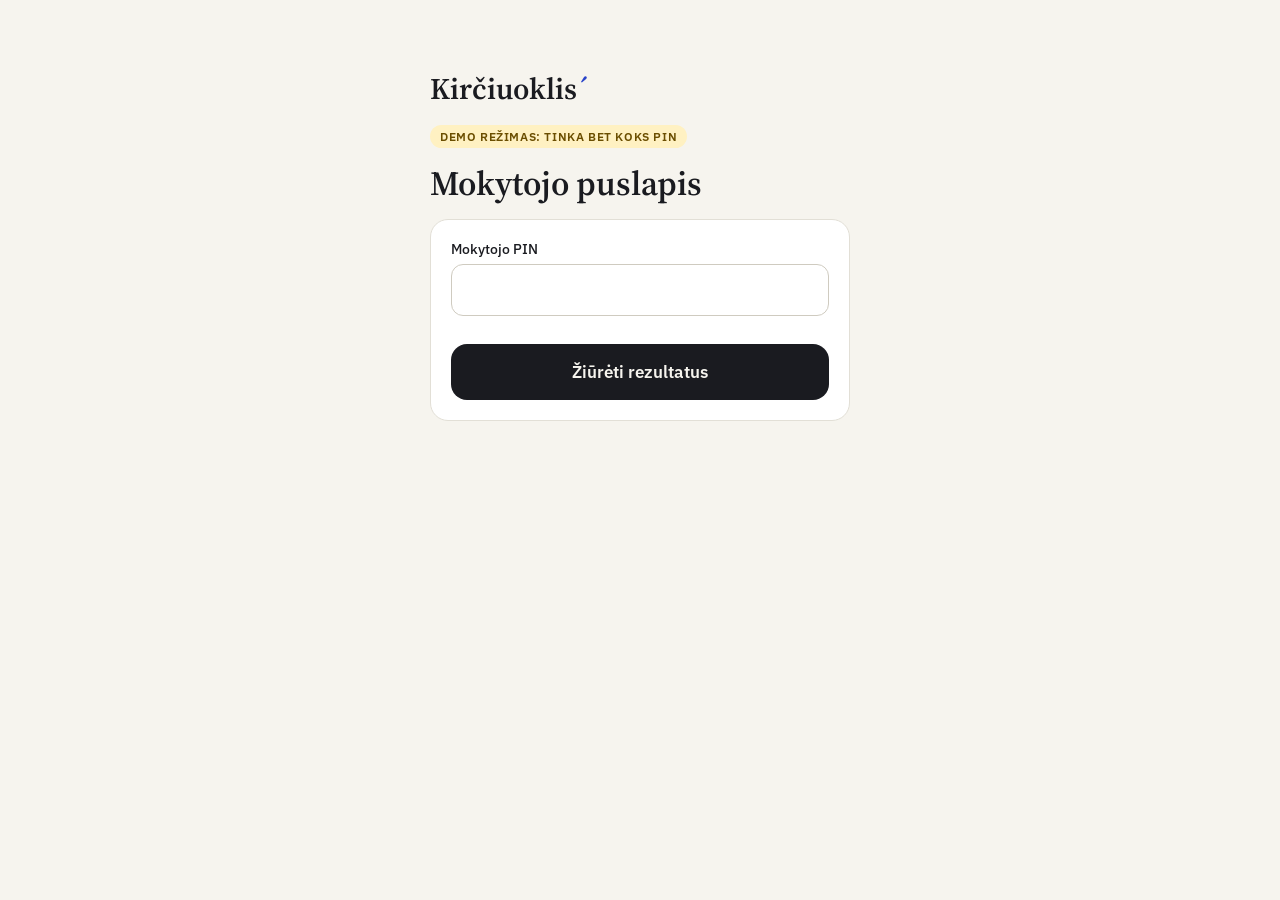
==== mokytojas.html @ e176ffdf "Kirčiuoklis: mokinio užduotys ir mokytojo rezultatai Co-Authored-By: Claude Opus 5.5 <noreply@anthro" ====
<!doctype html>
<html lang="lt">
<head>
<meta charset="utf-8">
<meta name="viewport" content="width=device-width, initial-scale=1">
<meta name="robots" content="noindex">
<title>Mokytojo rezultatai</title>
<link rel="preconnect" href="https://fonts.googleapis.com">
<link href="https://fonts.googleapis.com/css2?family=Source+Serif+4:opsz,wght@8..60,400;8..60,600&family=IBM+Plex+Sans:wght@400;500;600&display=swap" rel="stylesheet">
<link rel="stylesheet" href="stilius.css">
</head>
<body>
<main class="puslapis platus">

  <!-- Prisijungimas -->
  <section id="prisijungimas" style="max-width:420px; width:100%; margin:0 auto; display:flex; flex-direction:column; gap:16px; padding-top:40px">
    <p class="logo">Kirčiuoklis<span>´</span></p>
    <span class="demo-zyme" id="demo-zyme" hidden>Demo režimas: tinka bet koks PIN</span>
    <h1 class="pavadinimas">Mokytojo puslapis</h1>
    <form id="pin-forma" class="kortele" style="display:flex; flex-direction:column; gap:14px">
      <div class="laukas">
        <label for="pin">Mokytojo PIN</label>
        <input id="pin" type="password" inputmode="numeric" autocomplete="current-password" required>
      </div>
      <p class="klaidos-pranesimas" id="pin-klaida" aria-live="polite"></p>
      <button class="mygtukas" type="submit" id="pin-mygtukas">Žiūrėti rezultatus</button>
    </form>
  </section>

  <!-- Rezultatai -->
  <section id="rezultatai" hidden style="display:flex; flex-direction:column; gap:18px">
    <div class="virsus">
      <div>
        <p class="logo">Kirčiuoklis<span>´</span></p>
        <h1 class="pavadinimas" style="font-size:28px; margin-top:6px">Mokinių rezultatai</h1>
      </div>
      <div class="filtrai">
        <div class="laukas">
          <label for="filtras-klase">Klasė</label>
          <select id="filtras-klase"><option value="">Visos</option></select>
        </div>
        <div class="laukas">
          <label for="filtras-vardas">Mokinys</label>
          <input id="filtras-vardas" placeholder="Ieškoti vardo">
        </div>
        <button class="mygtukas antrinis" id="atnaujinti" style="height:44px; font-size:15px">Atnaujinti</button>
      </div>
    </div>

    <div class="santrauka">
      <div class="kortele"><span class="antraste">Bandymų</span><b id="sk-bandymu">0</b></div>
      <div class="kortele"><span class="antraste">Mokinių</span><b id="sk-mokiniu">0</b></div>
      <div class="kortele"><span class="antraste">Vidurkis</span><b id="vidurkis">–</b></div>
    </div>

    <div class="kortele">
      <span class="antraste">Sunkiausi žodžiai</span>
      <ul class="sunkiausi" id="sunkiausi"></ul>
    </div>

    <div class="lenteles-dezute">
      <table>
        <thead>
          <tr><th>Mokinys</th><th>Klasė</th><th>Data</th><th>Rezultatas</th><th>Klaidos</th></tr>
        </thead>
        <tbody id="eilutes"></tbody>
      </table>
    </div>
  </section>

</main>
<script src="nustatymai.js"></script>
<script src="bendra.js"></script>
<script src="mokytojas.js"></script>
</body>
</html>
---- stilius.css ----
:root {
  --fonas: #F6F4EE;
  --kortele: #FFFFFF;
  --rasalas: #1A1B20;
  --pilka: #5B5A55;
  --linija: #E2DFD6;
  --akcentas: #2A44C9;
  --akcentas-tamsus: #1C2F8F;
  --akcentas-sviesus: #E8ECFB;
  --gerai: #237A4B;
  --gerai-fonas: #E3F3EA;
  --klaida: #B93A0B;
  --klaida-fonas: #FCE7D6;
  --serif: 'Source Serif 4', Georgia, serif;
  --sans: 'IBM Plex Sans', system-ui, sans-serif;
}

* { box-sizing: border-box; }
html, body { margin: 0; }
body { font-family: var(--sans); color: var(--rasalas); background: var(--fonas); min-height: 100vh; }
button, input, select { font-family: inherit; font-size: inherit; }
button { cursor: pointer; }
[hidden] { display: none !important; }
.paslepta { position: absolute; width: 1px; height: 1px; overflow: hidden; clip: rect(0 0 0 0); }

.puslapis { max-width: 560px; margin: 0 auto; padding: 28px 20px 40px; min-height: 100vh; display: flex; flex-direction: column; gap: 18px; }
.puslapis.platus { max-width: 1040px; }

.logo { margin: 0; font-family: var(--serif); font-size: 30px; font-weight: 600; }
.logo span { color: var(--akcentas); }
.pavadinimas { margin: 0; font-family: var(--serif); font-size: 34px; line-height: 1.15; font-weight: 600; }
.pagalba { margin: 0; font-size: 15px; color: var(--pilka); line-height: 1.5; }
.antraste { margin: 0; font-size: 13px; font-weight: 600; letter-spacing: .06em; text-transform: uppercase; color: var(--pilka); }
.centre { text-align: center; }

.kortele { background: var(--kortele); border: 1px solid var(--linija); border-radius: 18px; padding: 20px; }

.laukas { display: flex; flex-direction: column; gap: 6px; }
.laukas label { font-size: 14px; font-weight: 500; }
.laukas input, .laukas select {
  height: 52px; border-radius: 12px; border: 1px solid #CFCBC0; background: #fff; padding: 0 14px; font-size: 17px; color: var(--rasalas);
}
.laukas input:focus, .laukas select:focus { outline: 3px solid var(--akcentas-sviesus); border-color: var(--akcentas); }
.formos-eile { display: grid; grid-template-columns: repeat(2, minmax(0, 1fr)); gap: 12px; }

.mygtukas {
  height: 56px; border-radius: 16px; border: none; background: var(--rasalas); color: var(--fonas);
  font-size: 17px; font-weight: 600; padding: 0 22px;
}
.mygtukas:disabled { opacity: .35; cursor: default; }
.mygtukas.antrinis { background: transparent; color: var(--rasalas); border: 1px solid #CFCBC0; }
.apacioje { margin-top: auto; }

/* Eiga */
.eiga { display: flex; align-items: center; gap: 12px; }
.eiga-juosta { flex: 1; height: 10px; background: var(--linija); border-radius: 5px; overflow: hidden; }
.eiga-uzpildas { height: 100%; background: var(--akcentas); width: 0; transition: width .3s; border-radius: 5px; }
.eiga-tekstas { font-size: 14px; font-weight: 600; min-width: 44px; text-align: right; }

/* Užduotis */
.klausimas { display: flex; flex-direction: column; align-items: center; gap: 8px; padding-top: 12px; }
.sakinys { font-family: var(--serif); font-size: 20px; color: #3C3B37; text-align: center; margin: 0; }
.skiemenys { display: flex; justify-content: center; gap: 10px; flex-wrap: wrap; }
.pasirinkimai { display: grid; grid-template-columns: repeat(3, minmax(0, 1fr)); gap: 10px; }
.pasirinkimai.formos { grid-template-columns: 1fr; }

.plytele {
  border-radius: 18px; border: 1px solid var(--linija); background: var(--kortele); color: var(--rasalas);
  display: flex; flex-direction: column; align-items: center; justify-content: center; gap: 6px; padding: 10px;
}
.skiemenys .plytele { min-width: 84px; height: 88px; font-family: var(--serif); font-size: 38px; }
.pasirinkimai .plytele { height: 100px; }
.pasirinkimai.formos .plytele { height: 72px; flex-direction: row; font-family: var(--serif); font-size: 30px; }
.plytele .forma { font-family: var(--serif); font-size: 32px; line-height: 1; }
.plytele small { font-size: 13px; color: var(--pilka); }
.plytele:disabled { cursor: default; }
.plytele:disabled:not(.pasirinkta):not(.teisingas) { opacity: .4; }
.pasirinkta { border: 2px solid var(--akcentas); background: var(--akcentas-sviesus); }
.teisingas { border: 2px solid var(--gerai); background: var(--gerai-fonas); }
.neteisingas { border: 2px solid var(--klaida); background: var(--klaida-fonas); }

.atsiliepimas { min-height: 28px; text-align: center; font-size: 18px; font-weight: 600; margin: 0; }
.atsiliepimas.gerai { color: var(--gerai); }
.atsiliepimas.klaida { color: var(--klaida); }
.atsiliepimas .forma { font-family: var(--serif); font-size: 22px; }

/* Rezultatas */
.taskai { font-family: var(--serif); font-size: 76px; font-weight: 600; line-height: 1; margin: 0; }
.taskai small { font-size: 32px; color: var(--pilka); font-weight: 400; }
.paaiskinimai { list-style: none; margin: 0; padding: 0; display: flex; flex-direction: column; gap: 10px; }
.paaiskinimai li { padding: 14px 16px; border-radius: 14px; background: var(--fonas); border-left: 0; }
.paaiskinimai li.klaida { background: var(--klaida-fonas); }
.paaiskinimai p { margin: 6px 0 0; font-size: 15px; line-height: 1.55; color: #33322E; }
.zodzio-eilute { display: flex; justify-content: space-between; align-items: baseline; gap: 12px; flex-wrap: wrap; }
.zodzio-eilute .forma { font-family: var(--serif); font-size: 26px; font-weight: 600; }
.zyma { font-size: 13px; font-weight: 600; }
.zyma.gerai { color: var(--gerai); }
.zyma.klaida { color: var(--klaida); }
.zyma s { font-family: var(--serif); font-size: 17px; font-weight: 400; }
.busena { font-size: 14px; color: var(--pilka); text-align: center; margin: 0; }
.demo-zyme { align-self: flex-start; font-size: 12px; font-weight: 600; letter-spacing: .05em; text-transform: uppercase; background: #FFF1C2; color: #6B4E00; padding: 4px 10px; border-radius: 999px; }

/* Mokytojas */
.virsus { display: flex; align-items: center; justify-content: space-between; gap: 12px; flex-wrap: wrap; }
.filtrai { display: flex; gap: 10px; flex-wrap: wrap; align-items: flex-end; }
.filtrai .laukas select, .filtrai .laukas input { height: 44px; font-size: 15px; }
.santrauka { display: grid; grid-template-columns: repeat(3, minmax(0, 1fr)); gap: 12px; }
.santrauka .kortele { padding: 16px 18px; }
.santrauka b { display: block; font-family: var(--serif); font-size: 34px; font-weight: 600; margin-top: 4px; }
.lenteles-dezute { overflow-x: auto; background: var(--kortele); border: 1px solid var(--linija); border-radius: 16px; }
table { width: 100%; border-collapse: collapse; font-size: 15px; }
th { text-align: left; font-size: 12px; text-transform: uppercase; letter-spacing: .05em; color: var(--pilka); background: #EFECE4; padding: 10px 14px; white-space: nowrap; }
td { padding: 12px 14px; border-top: 1px solid #EEEBE3; vertical-align: top; }
.juostele { display: flex; align-items: center; gap: 10px; min-width: 150px; }
.juostele .eiga-juosta { height: 8px; }
.juostele .eiga-uzpildas { background: var(--gerai); }
.klaidos-zodziai { font-family: var(--serif); font-size: 17px; color: var(--klaida); }
.tuscia { padding: 28px; text-align: center; color: var(--pilka); }
.sunkiausi { list-style: none; margin: 10px 0 0; padding: 0; display: flex; flex-wrap: wrap; gap: 8px; }
.sunkiausi li { background: var(--klaida-fonas); border-radius: 999px; padding: 6px 12px; font-size: 14px; }
.sunkiausi b { font-family: var(--serif); font-size: 17px; }
.klaidos-pranesimas { color: var(--klaida); font-weight: 500; margin: 0; }

@media (max-width: 640px) {
  .santrauka { grid-template-columns: 1fr; }
  .pavadinimas { font-size: 28px; }
}
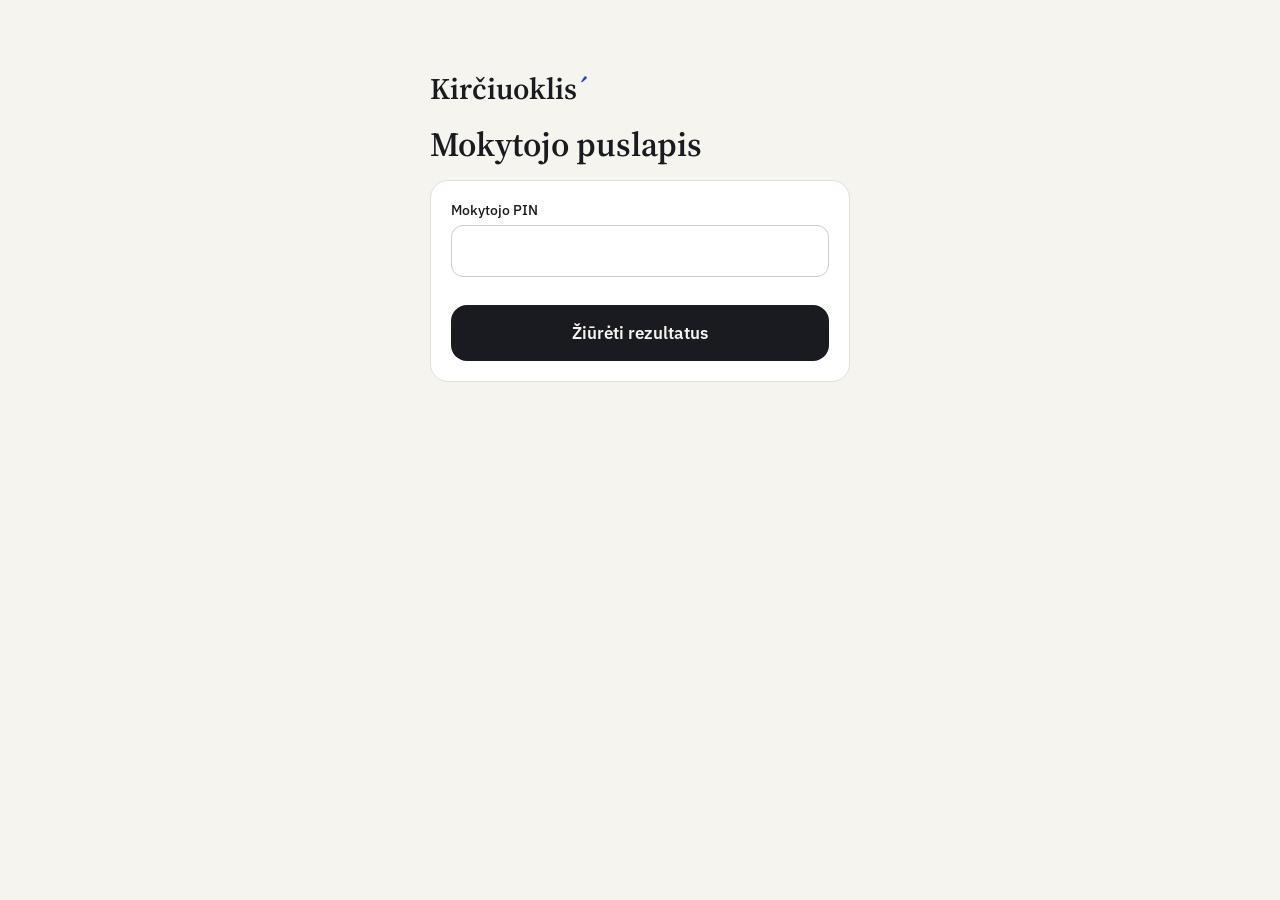
==== commit 34b32aa7: "Mokytojo puslapyje mygtukas „Valyti rezultatus“ Co-Authored-By: Claude Opus 5.5 <noreply@anthropic.c" ====
--- a/mokytojas.html
+++ b/mokytojas.html
@@ -44,6 +44,16 @@
           <input id="filtras-vardas" placeholder="Ieškoti vardo">
         </div>
         <button class="mygtukas antrinis" id="atnaujinti" style="height:44px; font-size:15px">Atnaujinti</button>
+        <button class="mygtukas pavojingas" id="valyti" style="height:44px; font-size:15px">Valyti rezultatus</button>
+      </div>
+    </div>
+
+    <div class="kortele patvirtinimas" id="patvirtinimas" hidden role="alertdialog" aria-labelledby="patv-tekstas">
+      <p id="patv-tekstas" style="margin:0; font-size:16px; font-weight:500"></p>
+      <p class="pagalba" style="margin-top:4px">Iš puslapio jų atkurti nebus galima.</p>
+      <div style="display:flex; gap:10px; margin-top:14px; flex-wrap:wrap">
+        <button class="mygtukas pavojingas" id="patv-taip" style="height:44px; font-size:15px">Taip, ištrinti</button>
+        <button class="mygtukas antrinis" id="patv-ne" style="height:44px; font-size:15px">Atšaukti</button>
       </div>
     </div>
 
--- a/stilius.css
+++ b/stilius.css
@@ -50,6 +50,8 @@
 .mygtukas:disabled { opacity: .35; cursor: default; }
 .mygtukas.antrinis { background: transparent; color: var(--rasalas); border: 1px solid #CFCBC0; }
 .apacioje { margin-top: auto; }
+.mygtukas.pavojingas { background: var(--klaida); color: #fff; }
+.patvirtinimas { border-color: var(--klaida); background: var(--klaida-fonas); }
 
 /* Eiga */
 .eiga { display: flex; align-items: center; gap: 12px; }
